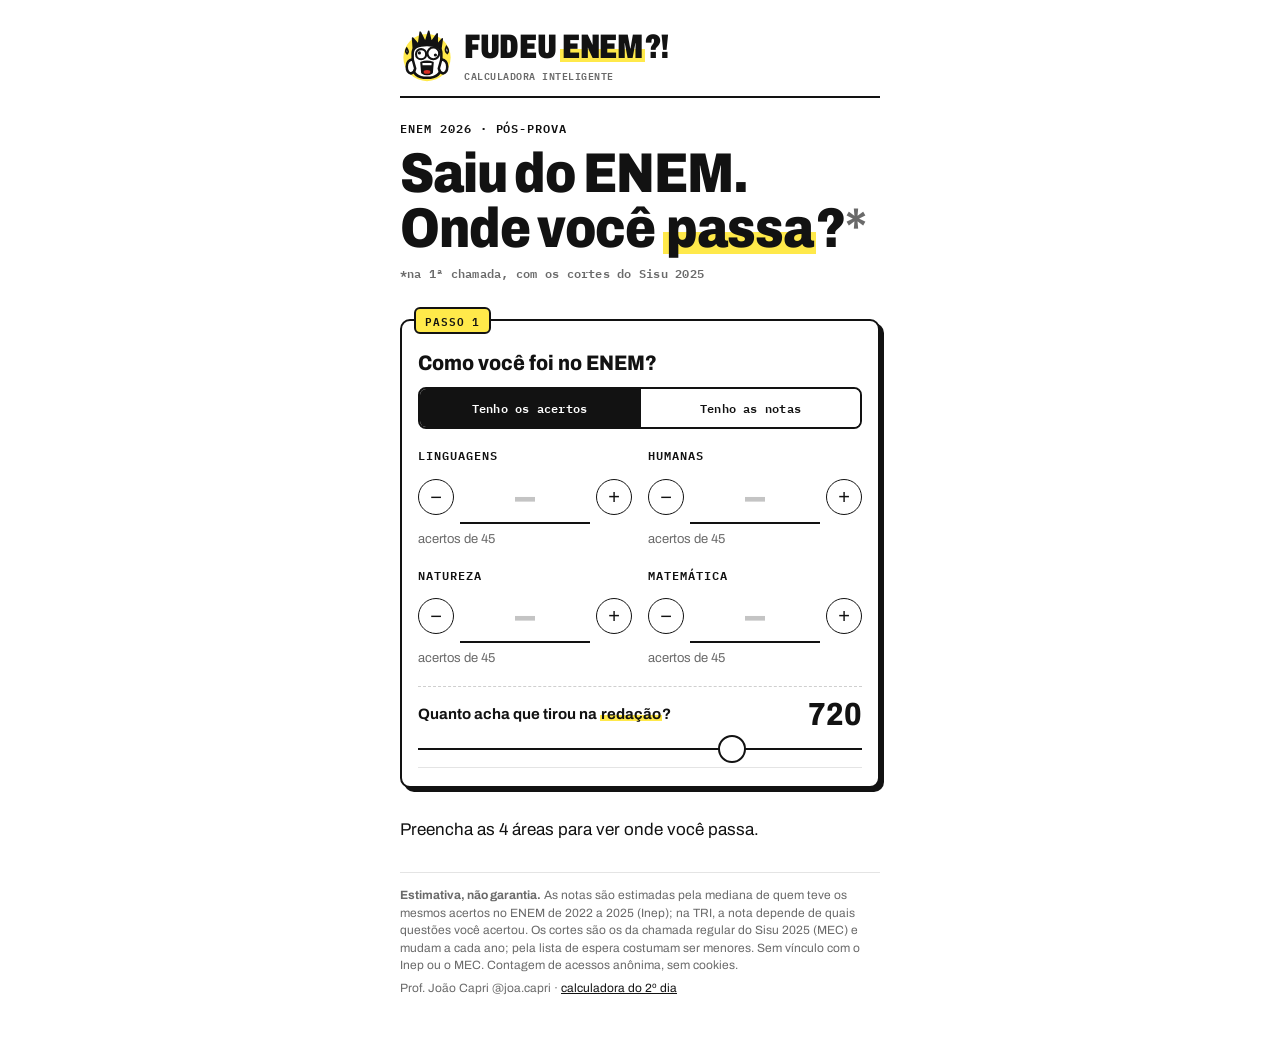
==== 2dia/index.html @ 917e0c66 "Página pós-prova /2dia: "Onde eu passo?" com mapa e cards - /2dia: acertos (ou notas) das 4 áreas + " ====
<!doctype html>
<html lang="pt-BR">
<head>
  <meta charset="utf-8">
  <meta name="viewport" content="width=device-width, initial-scale=1, viewport-fit=cover">
  <title>Onde eu passo? · Fudeu ENEM?!</title>
  <meta name="description" content="Saiu do ENEM? Coloque seus acertos e veja em quais cursos e universidades você passaria na 1ª chamada do Sisu, com mapa do Brasil.">
  <meta name="theme-color" content="#ffffff">
  <meta property="og:title" content="Saiu do ENEM? Veja onde você passa">
  <meta property="og:description" content="Coloque seus acertos e descubra em quais universidades você passaria na 1ª chamada do Sisu.">
  <meta property="og:type" content="website">
  <meta property="og:url" content="https://fudeuenem.com/2dia/">
  <meta property="og:image" content="https://fudeuenem.com/assets/og.png">
  <meta name="twitter:card" content="summary_large_image">
  <link rel="icon" href="../assets/icone.svg" type="image/svg+xml">
  <link rel="apple-touch-icon" href="../assets/icone-180.png">
  <link rel="preconnect" href="https://fonts.googleapis.com">
  <link rel="preconnect" href="https://fonts.gstatic.com" crossorigin>
  <link rel="stylesheet" href="https://fonts.googleapis.com/css2?family=Archivo:wdth,wght@62..125,400..900&family=IBM+Plex+Mono:wght@500;600&display=swap">
  <link rel="stylesheet" href="../assets/style.css?v=26">
  <link rel="stylesheet" href="../assets/onde.css?v=1">
  <!-- Analytics: GoatCounter (sem cookies). Eventos enviados por assets/onde.js -->
  <script data-goatcounter="https://fudeuenem.goatcounter.com/count" async src="https://gc.zgo.at/count.js"></script>
</head>
<body>
  <main class="wrap">

    <div class="marca-topo">
      <a href="../" class="logo-link" aria-label="Voltar para a calculadora do 2º dia">
        <img class="logo-ico" src="../assets/icone.svg" alt="" width="54" height="54">
        <div class="logo-textos">
          <span class="logo-txt">FUDEU <mark class="grifo">ENEM</mark>?!</span>
          <span class="logo-sub">Calculadora inteligente</span>
        </div>
      </a>
    </div>

    <header class="topo">
      <p class="sobre">ENEM 2026 · pós-prova</p>
      <h1>Saiu do ENEM. Onde você <mark class="grifo">passa</mark>?<span class="ast">*</span></h1>
      <p class="nota-ast">*na 1ª chamada, com os cortes do Sisu 2025</p>
    </header>

    <!-- ============ PASSO 1: COMO VOCÊ FOI ============ -->
    <section class="bloco" id="ficha_notas">
      <p class="bloco-tab">Passo 1</p>
      <h2 class="bloco-tit">Como você foi no ENEM?</h2>
      <div class="seg" role="group" aria-label="Como informar o desempenho">
        <button type="button" class="ativo" data-modo="acertos">Tenho os acertos</button>
        <button type="button" data-modo="notas">Tenho as notas</button>
      </div>
      <div class="grade-areas">
        <div class="contador">
          <label class="rot" for="in_LC">Linguagens</label>
          <div class="ctl">
            <button type="button" class="pm" data-alvo="in_LC" data-d="-1" aria-label="Menos um em Linguagens">−</button>
            <input type="number" id="in_LC" data-area="LC" min="0" max="45" placeholder="–" inputmode="numeric">
            <button type="button" class="pm" data-alvo="in_LC" data-d="1" aria-label="Mais um em Linguagens">+</button>
          </div>
          <p class="aux" id="est_LC">acertos de 45</p>
        </div>
        <div class="contador">
          <label class="rot" for="in_CH">Humanas</label>
          <div class="ctl">
            <button type="button" class="pm" data-alvo="in_CH" data-d="-1" aria-label="Menos um em Humanas">−</button>
            <input type="number" id="in_CH" data-area="CH" min="0" max="45" placeholder="–" inputmode="numeric">
            <button type="button" class="pm" data-alvo="in_CH" data-d="1" aria-label="Mais um em Humanas">+</button>
          </div>
          <p class="aux" id="est_CH">acertos de 45</p>
        </div>
        <div class="contador">
          <label class="rot" for="in_CN">Natureza</label>
          <div class="ctl">
            <button type="button" class="pm" data-alvo="in_CN" data-d="-1" aria-label="Menos um em Natureza">−</button>
            <input type="number" id="in_CN" data-area="CN" min="0" max="45" placeholder="–" inputmode="numeric">
            <button type="button" class="pm" data-alvo="in_CN" data-d="1" aria-label="Mais um em Natureza">+</button>
          </div>
          <p class="aux" id="est_CN">acertos de 45</p>
        </div>
        <div class="contador">
          <label class="rot" for="in_MT">Matemática</label>
          <div class="ctl">
            <button type="button" class="pm" data-alvo="in_MT" data-d="-1" aria-label="Menos um em Matemática">−</button>
            <input type="number" id="in_MT" data-area="MT" min="0" max="45" placeholder="–" inputmode="numeric">
            <button type="button" class="pm" data-alvo="in_MT" data-d="1" aria-label="Mais um em Matemática">+</button>
          </div>
          <p class="aux" id="est_MT">acertos de 45</p>
        </div>
      </div>
      <div class="redacao compacta">
        <label class="pergunta" for="red">Quanto acha que tirou na <mark class="grifo">redação</mark>?</label>
        <output id="red_v" for="red">720</output>
        <input type="range" id="red" min="0" max="1000" step="20" value="720">
      </div>
    </section>

    <!-- ============ RESULTADO ============ -->
    <section class="resultado" id="resultado" aria-live="polite">
      <p class="res-pre" id="res_pre">Preencha as 4 áreas para ver onde você passa.</p>
      <div class="res-num" id="res_num" hidden>
        <span class="n" id="res_n">0</span>
        <span class="un" id="res_un">cursos</span>
      </div>
      <p class="res-det" id="res_det" hidden></p>
    </section>

    <div id="corpo" hidden>
      <!-- sonho: o curso escolhido na calculadora do 2º dia -->
      <section class="sonho" id="sonho" hidden></section>

      <!-- ============ PASSO 2: FILTROS ============ -->
      <section class="bloco" id="ficha_filtros">
        <p class="bloco-tab">Passo 2</p>
        <h2 class="bloco-tit">O que você procura?</h2>
        <div class="campo" id="curso_box">
          <label class="rot" for="f_curso">Curso</label>
          <input type="search" id="f_curso" placeholder="todos (digite para filtrar)" autocomplete="off">
          <ul class="lista" id="f_curso_lista" role="listbox"></ul>
        </div>
        <div class="escolhido" id="curso_sel" hidden></div>
        <div class="filtros-grade">
          <label class="rot" for="f_uf">Estado
            <select id="f_uf"><option value="">Todo o Brasil</option></select></label>
          <label class="rot" for="f_cidade">Cidade
            <select id="f_cidade" disabled><option value="">—</option></select></label>
          <label class="rot larga" for="f_ies">Universidade
            <select id="f_ies"><option value="">Todas</option></select></label>
          <label class="rot larga" for="f_mod">Modalidade
            <select id="f_mod"></select></label>
        </div>
        <button type="button" class="link-sec" id="f_limpar" hidden>limpar filtros</button>
      </section>

      <!-- ============ MAPA ============ -->
      <section class="mapa-sec">
        <div class="mapa-topo">
          <h2 class="res-tit">Seu <mark class="grifo">mapa</mark></h2>
          <button type="button" class="link-sec" id="mapa_br" hidden>ver Brasil todo</button>
        </div>
        <div class="mapa-caixa"><svg id="mapa" role="img" aria-label="Mapa do Brasil com as cidades onde você passaria"></svg></div>
        <p class="aux centro" id="mapa_leg">Cada bolinha é uma cidade onde você passaria. Toque num estado para filtrar.</p>
      </section>

      <!-- ============ LISTA ============ -->
      <section class="lista-sec">
        <div class="seg" role="group" aria-label="Tipo de lista" id="abas">
          <button type="button" class="ativo" data-aba="passa" id="aba_passa">Passaria</button>
          <button type="button" data-aba="quase" id="aba_quase">Por pouco</button>
        </div>
        <ul class="onde-lista" id="lista"></ul>
        <button type="button" class="acao sec" id="mais" hidden>ver mais</button>
      </section>

      <!-- ============ CARDS ============ -->
      <section class="etapa share" id="cards">
        <h2 class="res-tit">Seu <mark class="grifo">card</mark></h2>
        <div class="seg" role="group" aria-label="Modelo do card">
          <button type="button" class="ativo" data-card="mapa">Mapa</button>
          <button type="button" data-card="lista">Ranking</button>
        </div>
        <img id="card_img" alt="Card com o seu resultado para postar no story">
        <button type="button" class="acao tatil escuro" id="btn_share">Compartilhar</button>
        <p class="aux centro">ou toque e segure na imagem para salvar</p>
      </section>

      <section class="etapa">
        <div class="exatoo">
          <p>Vai para a próxima? Treine Matemática no Exatoo.</p>
          <a id="btn_exatoo" href="https://exatoo.com" target="_blank" rel="noopener">exatoo.com →</a>
        </div>
      </section>
    </div>

    <footer class="rodape">
      <p><b>Estimativa, não garantia.</b> As notas são estimadas pela mediana de quem teve os mesmos acertos no ENEM de 2022 a 2025 (Inep); na TRI, a nota depende de quais questões você acertou. Os cortes são os da chamada regular do Sisu 2025 (MEC) e mudam a cada ano; pela lista de espera costumam ser menores. Sem vínculo com o Inep ou o MEC. Contagem de acessos anônima, sem cookies.</p>
      <p>Prof. João Capri <span data-arroba></span> · <a href="../">calculadora do 2º dia</a></p>
    </footer>
  </main>

  <script src="../assets/config.js?v=26"></script>
  <script src="../assets/onde.js?v=1"></script>
</body>
</html>
---- assets/style.css ----
/* ===================== Calculadora do 2º Dia — estilos =====================
   Conceito: folha de prova. Papel branco, tinta preta e um único destaque
   (marca-texto amarelo) nos números da meta. Coluna única, mobile-first. */
:root {
  color-scheme: light;
  --papel: #ffffff;
  --tinta: #121212;
  --tinta-2: #6a6a6a;
  --linha: #e4e4e4;
  --marca: #ffe94a;
  --estouro: #d93025;

  --f-display: "Archivo", "Helvetica Neue", Arial, sans-serif;
  --f-texto: "Archivo", "Helvetica Neue", Arial, sans-serif;
  --f-mono: "IBM Plex Mono", ui-monospace, "SFMono-Regular", Menlo, monospace;
}

* { box-sizing: border-box; }
[hidden] { display: none !important; }
html { -webkit-text-size-adjust: 100%; }
body { margin: 0; background: var(--papel); color: var(--tinta); font-family: var(--f-texto); font-size: 16px; line-height: 1.45; }
.wrap {
  max-width: 520px; margin: 0 auto; padding-block: 28px 48px;
  padding-left: max(20px, env(safe-area-inset-left, 0px)); padding-right: max(20px, env(safe-area-inset-right, 0px));
  display: flex; flex-direction: column; gap: 36px;
}
:focus-visible { outline: 2px solid var(--tinta); outline-offset: 3px; }

/* ---------- textos utilitários ---------- */
.rot { display: block; margin: 0 0 6px; font-family: var(--f-mono); font-size: 12px; font-weight: 600; letter-spacing: .08em; text-transform: uppercase; color: var(--tinta); }
.aux { margin: 6px 0 0; font-size: 13px; color: var(--tinta-2); font-variant-numeric: tabular-nums; }
.centro { text-align: center; }
.erro { margin: 8px 0 0; font-size: 14px; color: var(--estouro); min-height: 1em; }

/* ---------- topo ---------- */
.topo { display: flex; flex-direction: column; gap: 10px; }
.sobre { margin: 0; font-family: var(--f-mono); font-size: 12px; font-weight: 600; letter-spacing: .08em; text-transform: uppercase; }
.topo h1 { margin: 0; font-family: var(--f-display); font-weight: 850; font-stretch: 85%; font-size: clamp(38px, 11vw, 56px); line-height: .98; letter-spacing: -.02em; text-wrap: balance; }
.autor { margin: 0; font-size: 14px; color: var(--tinta-2); }

.etapa { display: flex; flex-direction: column; gap: 26px; }

/* ---------- contadores LC / CH ---------- */
.dupla { display: grid; grid-template-columns: 1fr 1fr; gap: 16px; }
.contador { min-width: 0; }
.ctl { display: flex; align-items: center; gap: 6px; }
.ctl input {
  width: 100%; min-width: 0; text-align: center; border: 0; border-bottom: 2px solid var(--tinta); border-radius: 0;
  font-family: var(--f-display); font-weight: 800; font-size: 44px; line-height: 1; padding: 4px 0; background: transparent; color: var(--tinta);
  font-variant-numeric: tabular-nums; -moz-appearance: textfield; appearance: textfield;
}
.ctl input::-webkit-outer-spin-button, .ctl input::-webkit-inner-spin-button { -webkit-appearance: none; margin: 0; }
.pm { flex: none; width: 36px; height: 36px; border-radius: 50%; border: 1.5px solid var(--tinta); background: var(--papel); color: var(--tinta); font-size: 20px; line-height: 1; cursor: pointer; }
.pm:active { background: var(--tinta); color: var(--papel); }

/* ---------- campos de texto e listas ---------- */
.campo { display: flex; flex-direction: column; }
#busca_box { display: flex; flex-direction: column; gap: 22px; }
.campo input, .manual input[type=text], .manual input[type=number] {
  width: 100%; border: 0; border-bottom: 2px solid var(--tinta); border-radius: 0; background: transparent; color: var(--tinta);
  font: 500 20px var(--f-texto); padding: 8px 0; -webkit-appearance: none; appearance: none;
}
.campo input::placeholder { color: #b4b4b4; }
.campo input:focus { outline: none; border-bottom-color: var(--tinta); box-shadow: 0 2px 0 var(--tinta); }

.lista { list-style: none; margin: 0; padding: 0; max-height: 340px; overflow-y: auto; }
.lista li { padding: 12px 0; border-bottom: 1px solid var(--linha); cursor: pointer; }
.lista li:hover, .lista li:focus { background: #fafafa; outline: none; }
.lista .t1 { font-weight: 700; }
.lista .t2 { font-size: 13px; color: var(--tinta-2); }
.lista .vazio { color: var(--tinta-2); cursor: default; }

.escolhido { display: grid; grid-template-columns: 1fr auto; gap: 2px 12px; align-items: baseline; }
.escolhido .t1 { font-weight: 800; font-size: 20px; line-height: 1.2; }
.escolhido .t2 { grid-column: 1 / -1; font-size: 13px; color: var(--tinta-2); }
.trocar { background: none; border: 0; padding: 0; font: 600 13px var(--f-mono); text-decoration: underline; text-underline-offset: 3px; color: var(--tinta); cursor: pointer; }
.escolhido select {
  grid-column: 1 / -1; margin-top: 10px; width: 100%; font: 500 16px var(--f-texto); color: var(--tinta);
  background: var(--papel); border: 1.5px solid var(--tinta); border-radius: 6px; padding: 10px 12px;
}
.ficha { grid-column: 1 / -1; margin: 10px 0 0; font-family: var(--f-mono); font-size: 12px; line-height: 1.7; color: var(--tinta-2); }
.ficha b { color: var(--tinta); font-weight: 600; }

/* ---------- entrada manual ---------- */
.manual summary { cursor: pointer; font-size: 14px; text-decoration: underline; text-underline-offset: 3px; list-style: none; }
.manual summary::-webkit-details-marker { display: none; }
.manual[open] { display: flex; flex-direction: column; gap: 16px; }
.manual[open] summary { margin-bottom: 4px; }
.manual .rot { margin-bottom: -8px; }
.grade5 { display: grid; grid-template-columns: repeat(5, minmax(0, 1fr)); gap: 8px; }
.grade5 label { font-family: var(--f-mono); font-size: 11px; color: var(--tinta-2); text-align: center; }
.grade5 input { width: 100%; text-align: center; border: 0; border-bottom: 1.5px solid var(--tinta); border-radius: 0; padding: 6px 0; font: 600 18px var(--f-texto); background: transparent; color: var(--tinta); }

/* ---------- botões ---------- */
.acao {
  display: block; width: 100%; text-align: center; text-decoration: none; cursor: pointer;
  font: 700 17px var(--f-texto); color: var(--papel); background: var(--tinta); border: 0; border-radius: 6px; padding: 16px;
}
.acao:disabled { background: #cfcfcf; cursor: not-allowed; }
.acao.sec { background: var(--papel); color: var(--tinta); border: 1.5px solid var(--tinta); font-size: 15px; padding: 12px; }
.acao.desativado { opacity: .4; }

/* ---------- resumo ---------- */
.resumo { display: flex; gap: 12px; align-items: baseline; justify-content: space-between; border-top: 2px solid var(--tinta); padding-top: 10px; }
.resumo p { margin: 0; font-size: 14px; color: var(--tinta-2); min-width: 0; }
.resumo b { color: var(--tinta); }
.resumo button { flex: none; background: none; border: 0; padding: 0; font: 600 13px var(--f-mono); text-decoration: underline; text-underline-offset: 3px; cursor: pointer; color: var(--tinta); }

/* ---------- sliders (redação e equilíbrio) ---------- */
input[type=range] { -webkit-appearance: none; appearance: none; width: 100%; height: 36px; background: transparent; margin: 0; }
input[type=range]::-webkit-slider-runnable-track { height: 2px; background: var(--tinta); }
input[type=range]::-moz-range-track { height: 2px; background: var(--tinta); }
input[type=range]::-webkit-slider-thumb { -webkit-appearance: none; width: 28px; height: 28px; margin-top: -13px; border-radius: 50%; background: var(--papel); border: 2.5px solid var(--tinta); cursor: grab; }
input[type=range]::-moz-range-thumb { width: 24px; height: 24px; border-radius: 50%; background: var(--papel); border: 2.5px solid var(--tinta); cursor: grab; }
input[type=range]:active::-webkit-slider-thumb { background: var(--tinta); }

.redacao { display: grid; grid-template-columns: 1fr auto; align-items: end; }
.redacao .rot { margin: 0 0 10px; }
.redacao output { font: 800 56px/1 var(--f-display); font-stretch: 85%; font-variant-numeric: tabular-nums; }
.redacao input { grid-column: 1 / -1; margin-top: 6px; }

/* ---------- balança MT × CN ---------- */
.balanca { position: relative; height: 214px; }
.travessao { position: absolute; left: 4%; right: 4%; top: 168px; height: 3px; background: var(--tinta); border-radius: 2px; transform-origin: 50% 50%; transition: transform .25s ease; }
.pivo { position: absolute; left: 50%; top: 171px; width: 0; height: 0; transform: translateX(-50%);
  border-left: 18px solid transparent; border-right: 18px solid transparent; border-bottom: 34px solid var(--tinta); }
.prato { position: absolute; top: 0; width: 46%; height: 148px; display: flex; flex-direction: column; justify-content: flex-end; align-items: center; transition: transform .25s ease; }
#prato_mt { left: 2%; }
#prato_cn { right: 2%; }
.prato .n {
  font: 850 84px/0.95 var(--f-display); font-stretch: 80%; letter-spacing: -.03em; font-variant-numeric: tabular-nums;
  padding: 0 6px; background: linear-gradient(transparent 52%, var(--marca) 52%, var(--marca) 90%, transparent 90%);
}
.prato .n.estourou { color: var(--estouro); }
.prato .de { font-family: var(--f-mono); font-size: 12px; color: var(--tinta-2); margin-top: 2px; }
.prato .area { font-weight: 700; font-size: 15px; margin-top: 2px; }
.equilibrio .pontas { display: flex; justify-content: space-between; font-family: var(--f-mono); font-size: 11px; letter-spacing: .04em; text-transform: uppercase; color: var(--tinta-2); }
.nota-rodape { margin: -10px 0 0; font-size: 13px; color: var(--tinta-2); text-align: center; min-height: 1em; }
.nota-rodape:empty { display: none; }

/* ---------- card ---------- */
.share img { display: block; width: 100%; max-width: 320px; margin: 0 auto; aspect-ratio: 9 / 16; border: 1px solid var(--linha); background: #fafafa; }
.share .acao { max-width: 320px; margin: 0 auto; }
.share .aux { margin-top: -16px; }

/* ---------- plano ---------- */
#plano_box summary { cursor: pointer; font-weight: 800; font-size: 18px; list-style: none; border-top: 2px solid var(--tinta); padding-top: 12px; }
#plano_box summary::-webkit-details-marker { display: none; }
#plano_box summary::after { content: " +"; font-family: var(--f-mono); }
#plano_box[open] summary::after { content: " −"; }
#plano_box[open] { display: flex; flex-direction: column; gap: 14px; }
.chips { display: flex; flex-wrap: wrap; gap: 8px; }
.chip { font: 500 14px var(--f-texto); padding: 7px 12px; border-radius: 99px; border: 1.5px solid var(--tinta); background: var(--papel); color: var(--tinta); cursor: pointer; }
.chip.ativo { background: var(--tinta); color: var(--papel); }
.chip:disabled { opacity: .3; cursor: not-allowed; }
.estrategia { margin: 0; font-size: 14px; }
.dia { padding: 10px 0; border-bottom: 1px solid var(--linha); }
.dia h3 { margin: 0 0 4px; font-size: 15px; }
.dia h3 small { font-family: var(--f-mono); font-weight: 500; color: var(--tinta-2); margin-right: 6px; }
.dia ul { margin: 0; padding-left: 18px; font-size: 14px; }
.dia li { margin: 2px 0; }

/* ---------- CTA, contato e rodapé ---------- */
.exatoo { border-top: 2px solid var(--tinta); padding-top: 12px; }
.exatoo p { margin: 0 0 4px; font-size: 15px; }
.exatoo a { font-weight: 800; font-size: 20px; color: var(--tinta); text-decoration: none; background: linear-gradient(transparent 60%, var(--marca) 60%); }
.contato { display: flex; flex-direction: column; gap: 12px; }
.check { display: flex; gap: 10px; align-items: flex-start; font-size: 13px; color: var(--tinta-2); }
.check input { margin-top: 2px; width: 18px; height: 18px; flex: none; accent-color: var(--tinta); }
.rodape { border-top: 1px solid var(--linha); padding-top: 14px; font-size: 12px; color: var(--tinta-2); }
.rodape p { margin: 0 0 6px; }
.rodape a { color: var(--tinta-2); }

@media (prefers-reduced-motion: reduce) { .travessao, .prato { transition: none; } }

/* ---------- grifo (marca-texto), instrução, aviso técnico, plano em imagem ---------- */
mark.grifo { color: inherit; padding: 0 .06em; background: linear-gradient(transparent 56%, var(--marca) 56%, var(--marca) 92%, transparent 92%); }
.instrucao { margin: 0; font-size: 17px; line-height: 1.35; }
.disclaimer { margin: 0; padding: 10px 0 0 16px; border-top: 1px solid var(--linha); font-family: var(--f-mono); font-size: 10.5px; line-height: 1.55; color: var(--tinta-2); }
.disclaimer li { margin: 1px 0; }
.disclaimer b { color: var(--tinta); font-weight: 600; }
#plano_saida { display: flex; flex-direction: column; gap: 14px; }
#plano_img { display: block; width: 100%; max-width: 320px; margin: 0 auto; aspect-ratio: 9 / 16; border: 1px solid var(--linha); background: #fafafa; }
#btn_plano_baixar { max-width: 320px; margin: 0 auto; }
.plano-texto summary { cursor: pointer; font-size: 14px; text-decoration: underline; text-underline-offset: 3px; list-style: none; }
.plano-texto summary::-webkit-details-marker { display: none; }
.dia .linha-dica { color: var(--tinta-2); }

/* ---------- pergunta da redação, dica da balança, botões de plano ---------- */
.pergunta { display: block; margin: 0 0 4px; font-size: 18px; font-weight: 700; line-height: 1.25; }
.redacao { gap: 0 16px; }
.dica-arraste { margin: 6px 0 0; text-align: center; font-family: var(--f-mono); font-size: 12px; color: var(--tinta); }
.dica-arraste .seta { display: inline-block; animation: vaivem 1.6s ease-in-out infinite; }
.dica-arraste .seta:last-child { animation-direction: reverse; }
@keyframes vaivem { 0%, 100% { transform: translateX(0); } 50% { transform: translateX(-5px); } }

.planos-bloco { display: flex; flex-direction: column; gap: 14px; margin-top: 12px; }
.planos-tit { margin: 0; font: 850 26px/1.08 var(--f-display); font-stretch: 85%; text-wrap: balance; }
.planos { display: flex; flex-direction: column; gap: 12px; }
.plano-btn {
  display: grid; grid-template-columns: 1fr auto; grid-template-rows: auto auto; align-items: center; gap: 2px 12px;
  width: 100%; text-align: left; cursor: pointer; color: var(--tinta);
  background: var(--marca); border: 2px solid var(--tinta); border-radius: 10px; padding: 14px 16px;
  box-shadow: 4px 4px 0 var(--tinta); transition: transform .08s ease, box-shadow .08s ease;
}
.plano-btn:active { transform: translate(3px, 3px); box-shadow: 1px 1px 0 var(--tinta); }
.plano-btn .plano-area { font: 850 26px/1.05 var(--f-display); font-stretch: 85%; }
.plano-btn .plano-meta { grid-column: 1; font-family: var(--f-mono); font-size: 12px; font-weight: 600; }
.plano-btn .plano-seta {
  grid-column: 2; grid-row: 1 / span 2; display: grid; place-items: center; width: 42px; height: 42px; border-radius: 50%;
  background: var(--tinta); color: var(--marca); font-size: 20px; transition: transform .2s ease;
}
.plano-btn.ativo { background: var(--tinta); color: var(--papel); box-shadow: 4px 4px 0 var(--marca); }
.plano-btn.ativo .plano-seta { background: var(--marca); color: var(--tinta); transform: rotate(90deg); }

.plano-painel { display: flex; flex-direction: column; gap: 14px; border-top: 2px solid var(--tinta); padding-top: 14px; }
.plano-painel[hidden] { display: none; }
.plano-painel h2 { margin: 0; font: 850 28px/1.05 var(--f-display); font-stretch: 85%; }
@media (prefers-reduced-motion: reduce) { .dica-arraste .seta { animation: none; } }

.nota-rodape .alerta { color: var(--estouro); font-weight: 600; }

/* ---------- fichas numeradas (só nos 3 passos) e botões táteis ----------
   Mesmo tratamento dos botões de plano: borda preta, sombra deslocada e
   etiqueta amarela. Usado apenas onde a ordem é informação (1 → 2 → 3). */
.etapa { gap: 34px; }
.bloco {
  position: relative; display: flex; flex-direction: column; gap: 22px;
  background: var(--papel); border: 2px solid var(--tinta); border-radius: 10px;
  padding: 30px 16px 18px; box-shadow: 4px 4px 0 var(--tinta);
}
.bloco-tab {
  position: absolute; top: -14px; left: 12px; margin: 0;
  background: var(--marca); color: var(--tinta); border: 2px solid var(--tinta); border-radius: 6px;
  font: 600 11px/1 var(--f-mono); letter-spacing: .08em; text-transform: uppercase; padding: 6px 9px;
}
.bloco .manual { border-top: 1px dashed #cfcfcf; padding-top: 14px; }
.bloco .redacao .pergunta { font-size: 17px; }
.bloco .ctl input { font-size: 40px; }

.acao.tatil {
  background: var(--marca); color: var(--tinta); border: 2px solid var(--tinta); border-radius: 10px;
  box-shadow: 4px 4px 0 var(--tinta); font-weight: 800; transition: transform .08s ease, box-shadow .08s ease;
}
.acao.tatil:active:not(:disabled) { transform: translate(3px, 3px); box-shadow: 1px 1px 0 var(--tinta); }
.acao.tatil:disabled { background: #f2f2f2; color: #a3a3a3; border-color: #d4d4d4; box-shadow: none; }
.acao.tatil.escuro { background: var(--tinta); color: var(--papel); box-shadow: 4px 4px 0 var(--marca); }
.acao.tatil.escuro:active { box-shadow: 1px 1px 0 var(--marca); }

/* ---------- cabeçalho com a marca ---------- */
.marca-topo { display: flex; align-items: center; gap: 10px; padding-bottom: 14px; border-bottom: 2px solid var(--tinta); margin-bottom: -14px; }
.logo-ico { width: 54px; height: 54px; flex: none; animation: tremor .45s ease-in-out .4s 2; transform-origin: 50% 70%; }
.logo-txt { font: 900 34px/1 var(--f-display); font-stretch: 72%; letter-spacing: -.01em; white-space: nowrap; }
@keyframes tremor { 0%, 100% { transform: rotate(0); } 25% { transform: rotate(-9deg); } 75% { transform: rotate(9deg); } }
@media (prefers-reduced-motion: reduce) { .logo-ico { animation: none; } }

/* ---------- toque no celular ----------
   manipulation: desliga o zoom por toque duplo (mantém o zoom de pinça).
   Nos botões + e −, também impede seleção de texto ao segurar. */
html { touch-action: manipulation; }
button, a, input, select, label, .chip, .plano-btn { touch-action: manipulation; }
.pm { -webkit-user-select: none; user-select: none; -webkit-touch-callout: none; -webkit-tap-highlight-color: transparent; }

.logo-textos { display: flex; flex-direction: column; gap: 5px; min-width: 0; }
.logo-sub { font: 600 10px/1.2 var(--f-mono); letter-spacing: .05em; text-transform: uppercase; color: var(--tinta-2); white-space: nowrap; }

/* ---------- botão "?" e popup "como funciona" ---------- */
.marca-topo { position: relative; }
.btn-info {
  margin-left: auto; flex: none; width: 38px; height: 38px; border-radius: 50%; cursor: pointer;
  font: 900 20px/1 var(--f-display); color: var(--tinta); background: var(--marca);
  border: 2px solid var(--tinta); box-shadow: 3px 3px 0 var(--tinta);
}
.btn-info:active { transform: translate(2px, 2px); box-shadow: 1px 1px 0 var(--tinta); }
.popup {
  position: fixed; inset: 0; z-index: 20; display: grid; place-items: center; background: rgba(18, 18, 18, .55);
  padding: calc(16px + env(safe-area-inset-top, 0px)) max(16px, env(safe-area-inset-right, 0px)) calc(16px + env(safe-area-inset-bottom, 0px)) max(16px, env(safe-area-inset-left, 0px));
}
.popup[hidden] { display: none; }
.popup-caixa {
  position: relative; width: 100%; max-width: 440px; max-height: 100%; overflow-y: auto;
  background: var(--papel); border: 2px solid var(--tinta); border-radius: 12px; box-shadow: 5px 5px 0 var(--tinta);
  padding: 30px 18px 18px; display: flex; flex-direction: column; gap: 14px;
}
.popup-caixa .bloco-tab { position: static; align-self: flex-start; margin-top: -8px; }
.popup-caixa h2 { margin: 0; font: 900 26px/1.05 var(--f-display); font-stretch: 80%; text-wrap: balance; }
.passos { margin: 0; padding-left: 22px; display: flex; flex-direction: column; gap: 8px; font-size: 15px; line-height: 1.4; }
.passos li::marker { font: 700 14px var(--f-mono); }
.importante { border-left: 4px solid var(--marca); background: #fffbe0; padding: 10px 12px; font-size: 15px; line-height: 1.4; }
.importante p { margin: 0; }
.popup-caixa .aux { margin: 0; }
body.com-popup { overflow: hidden; }

/* popup: altura máxima real da tela (com rolagem interna) */
.popup { place-items: start center; overflow-y: auto; }
.popup-caixa { max-height: none; margin: auto 0; }

/* telas estreitas (ex.: iPhone SE): cabeçalho compacto para caber o botão "?" */
@media (max-width: 400px) {
  .logo-ico { width: 44px; height: 44px; }
  .logo-txt { font-size: 29px; }
  .logo-sub { font-size: 9px; letter-spacing: .03em; }
  .marca-topo { gap: 8px; }
  .btn-info { width: 34px; height: 34px; font-size: 18px; }
  .popup-caixa { padding: 26px 14px 14px; gap: 12px; }
  .popup-caixa h2 { font-size: 23px; }
  .passos, .importante { font-size: 14px; }
}
#info_tit:focus { outline: none; }

.volta { border: 2px dashed var(--tinta); border-radius: 10px; padding: 10px 12px; font-size: 15px; line-height: 1.4; }
.volta p { margin: 0; }
.volta .rot { margin-bottom: 4px; }

.topo h1 .ast { color: var(--tinta-2); font-weight: 700; }
.nota-ast { margin: -4px 0 0; font: 600 12px var(--f-mono); letter-spacing: .02em; color: var(--tinta-2); }
@media (max-width: 400px) { .topo h1 { font-size: 34px; } }

/* ---------- passos com pergunta como título ---------- */
#busca_box { gap: 34px; }
.bloco-tit { margin: 0 0 -6px; font: 800 21px/1.15 var(--f-display); font-stretch: 90%; text-wrap: balance; }
.bloco-tit label { display: inline; margin: 0; font: inherit; }
.bloco.bloqueado .bloco-tit { color: var(--tinta-2); }
.bloco.bloqueado { border-color: #bdbdbd; box-shadow: 4px 4px 0 #bdbdbd; }
.bloco.bloqueado .bloco-tab { background: #eeeeee; border-color: #bdbdbd; color: var(--tinta-2); }
.campo input:disabled { border-bottom-color: #cfcfcf; background: transparent; cursor: not-allowed; }
.campo input:disabled::placeholder { color: #a8a8a8; }
.m-ok { margin: 0; font-size: 14px; font-weight: 600; background: #fffbe0; border-left: 4px solid var(--marca); padding: 8px 10px; }
.manual .rot { margin-bottom: 2px; } .manual .grade5 label { display: flex; flex-direction: column; gap: 2px; }

/* ---------- tela de resultado ---------- */
body.modo-resultado .topo { display: none; }
body.modo-resultado .marca-topo { margin-bottom: -10px; }
.res-topo { display: flex; flex-direction: column; gap: 6px; }
.res-tit { margin: 0; font: 900 34px/1 var(--f-display); font-stretch: 80%; letter-spacing: -.01em; }
.res-sub { margin: 0; font-size: 15px; color: var(--tinta-2); }
.res-sub b { color: var(--tinta); }
.redacao.compacta { border-top: 1px solid var(--linha); border-bottom: 1px solid var(--linha); padding: 10px 0 4px; }
.redacao.compacta .pergunta { font-size: 15px; margin: 0; align-self: center; }
.redacao.compacta output { font-size: 38px; }
.frase-troca { margin: 6px 0 0; text-align: center; font-size: 16px; line-height: 1.35; }
.frase-troca:empty { display: none; }
.frase-troca b { font-family: var(--f-display); font-size: 20px; background: linear-gradient(transparent 58%, var(--marca) 58%, var(--marca) 92%, transparent 92%); padding: 0 2px; }
.frase-troca b.estourou { color: var(--estouro); }
.dica-arraste { color: var(--tinta-2); font-size: 11px; }
/* bolinha do slider da balança: amarela, com setas, para parecer "arrastável" */
#equilibrio::-webkit-slider-thumb {
  width: 40px; height: 40px; margin-top: -19px; border: 2.5px solid var(--tinta); background-color: var(--marca);
  background-image: url("data:image/svg+xml,%3Csvg xmlns='http://www.w3.org/2000/svg' viewBox='0 0 40 40'%3E%3Cpath d='M9 20l6-6v12zM31 20l-6-6v12z' fill='%23121212'/%3E%3C/svg%3E");
  background-size: 100% 100%; box-shadow: 2px 2px 0 var(--tinta);
}
#equilibrio::-moz-range-thumb {
  width: 34px; height: 34px; border: 2.5px solid var(--tinta); background-color: var(--marca);
  background-image: url("data:image/svg+xml,%3Csvg xmlns='http://www.w3.org/2000/svg' viewBox='0 0 40 40'%3E%3Cpath d='M9 20l6-6v12zM31 20l-6-6v12z' fill='%23121212'/%3E%3C/svg%3E");
  background-size: 100% 100%;
}
#equilibrio { height: 46px; }
@media (max-width: 400px) { .res-tit { font-size: 30px; } }

/* tela de resultado mais compacta: meta, redação e balança na primeira tela */
body.modo-resultado .wrap { gap: 18px; }
body.modo-resultado #etapa2 { gap: 10px; }
body.modo-resultado .marca-topo { margin-bottom: 0; }
body.modo-resultado .resumo { border-top: 0; background: #f4f4f4; border-radius: 8px; padding: 8px 12px; }
body.modo-resultado .resumo p { font-size: 13px; }
.res-tit { font-size: 30px; }
.redacao.compacta { border-top: 0; padding: 0; }
.redacao.compacta output { font-size: 32px; }
.redacao.compacta input { margin-top: 0; }
body.modo-resultado .balanca { height: 190px; margin-top: 6px; }
body.modo-resultado .prato { height: 126px; }
body.modo-resultado .travessao { top: 146px; }
body.modo-resultado .pivo { top: 149px; }
body.modo-resultado .prato .n { font-size: 72px; }

/* ---------- tela 2: ficha do 1º dia (acertos + redação) ---------- */
#ficha_1dia { gap: 16px; }
#ficha_1dia .redacao.compacta { border-top: 1px dashed #cfcfcf; padding-top: 12px; }
body.modo-resultado .res-topo + .bloco { margin-top: 10px; }
body.modo-resultado #etapa2 > .res-topo:not(:first-child) { margin-top: 14px; }

/* botão "Gerar meu card" (âncora para o card) e campos vazios */
.btn-card { margin-top: 6px; }
.ctl input::placeholder { color: #c4c4c4; }
.frase-troca b { font-family: var(--f-display); }

/* "Não achou o curso?": colado na ficha de cima, discreto */
#manual { margin-top: -22px; }
#manual summary { font-size: 12.5px; color: var(--tinta-2); text-decoration-color: #c8c8c8; padding-left: 2px; }
#manual[open] summary { color: var(--tinta); }

/* ---------- Onde mais eu passo? ---------- */
.onde { gap: 12px; margin-top: 12px; }
.onde-tit { margin: 0; font: 800 21px/1.2 var(--f-display); font-stretch: 90%; text-wrap: balance; }
.onde-n {
  display: inline-block; font: 900 42px/1 var(--f-display); font-stretch: 80%; padding: 0 4px; vertical-align: -4px;
  background: linear-gradient(transparent 52%, var(--marca) 52%, var(--marca) 92%, transparent 92%);
}
.onde-n.pisca { animation: pisca-n .45s ease-out; }
@keyframes pisca-n { 0% { transform: scale(1.35); } 100% { transform: scale(1); } }
.onde-sub { margin: -4px 0 0; font-size: 13px; color: var(--tinta-2); }
.seg { display: flex; border: 2px solid var(--tinta); border-radius: 8px; overflow: hidden; }
.seg button { flex: 1; font: 600 12px var(--f-mono); letter-spacing: .02em; padding: 9px 6px; background: var(--papel); color: var(--tinta); border: 0; cursor: pointer; }
.seg button + button { border-left: 2px solid var(--tinta); }
.seg button.ativo { background: var(--tinta); color: var(--papel); }
.onde-lista { list-style: none; margin: 0; padding: 0; }
.onde-lista li { display: flex; justify-content: space-between; align-items: center; gap: 12px; padding: 10px 0; border-bottom: 1px solid var(--linha); }
.onde-lista li:last-child { border-bottom: 0; }
.onde-q { min-width: 0; }
.onde-q b { font-weight: 800; font-size: 16px; }
.onde-q span { display: block; font-size: 12px; color: var(--tinta-2); overflow: hidden; text-overflow: ellipsis; white-space: nowrap; }
.onde-c { flex: none; text-align: right; font-family: var(--f-mono); font-size: 11px; color: var(--tinta-2); }
.onde-c b { display: block; font-size: 15px; color: var(--tinta); font-variant-numeric: tabular-nums; }
.onde-c em { display: block; font-style: normal; font-weight: 600; margin-top: 1px; }
.onde-c .folga { color: #1a7f37; }
.onde-c .falta { color: var(--estouro); }
.link-sec { align-self: flex-start; background: none; border: 0; padding: 0; font: 600 13px var(--f-mono); text-decoration: underline; text-underline-offset: 3px; color: var(--tinta); cursor: pointer; }
@media (prefers-reduced-motion: reduce) { .onde-n.pisca { animation: none; } }

/* ---------- faixa pós-prova (aparece a partir de CONFIG.POS_PROVA_EM) ---------- */
.faixa-pos {
  display: flex; justify-content: space-between; align-items: center; gap: 10px; flex-wrap: wrap; text-decoration: none;
  background: var(--tinta); color: var(--papel); border-radius: 10px; padding: 12px 14px; box-shadow: 4px 4px 0 var(--marca);
  font-size: 15px; margin-bottom: -14px;
}
.faixa-pos[hidden] { display: none; }
.faixa-pos b { color: var(--marca); font: 850 17px var(--f-display); }
.volta a { color: var(--tinta); font-weight: 700; }
---- assets/onde.css ----
/* ===================== /2dia — "Onde eu passo?" =====================
   Complementa assets/style.css (mesma identidade: papel branco, tinta preta,
   marca-texto amarelo). */
.logo-link { display: flex; align-items: center; gap: 10px; color: inherit; text-decoration: none; min-width: 0; }
#corpo { display: flex; flex-direction: column; gap: 34px; }
#corpo[hidden] { display: none; }

/* passo 1: quatro áreas */
#ficha_notas { gap: 18px; }
.grade-areas { display: grid; grid-template-columns: 1fr 1fr; gap: 18px 16px; }
#ficha_notas .redacao.compacta { border-top: 1px dashed #cfcfcf; padding-top: 12px; }
body.modo-notas .grade-areas .pm { display: none; }
body.modo-notas .grade-areas .ctl input { font-size: 34px; }

/* resultado: número gigante */
.resultado { display: flex; flex-direction: column; gap: 6px; margin: -6px 0; }
.res-pre { margin: 0; font-size: 17px; }
.res-num { display: flex; align-items: baseline; flex-wrap: wrap; gap: 4px 12px; }
.res-num .n {
  font: 900 clamp(84px, 27vw, 128px)/0.9 var(--f-display); font-stretch: 78%; letter-spacing: -.03em; font-variant-numeric: tabular-nums;
  padding: 0 8px 0 2px; background: linear-gradient(transparent 52%, var(--marca) 52%, var(--marca) 90%, transparent 90%);
}
.res-num .n.pisca { animation: pisca-n .4s ease-out; }
.res-num .un { font: 850 30px/1 var(--f-display); font-stretch: 85%; }
.res-det { margin: 0; font-size: 15px; color: var(--tinta-2); }
.res-det b { color: var(--tinta); }

/* sonho */
.sonho { border: 2px dashed var(--tinta); border-radius: 10px; padding: 12px 14px; display: flex; flex-direction: column; gap: 4px; }
.sonho[hidden] { display: none; }
.sonho .rot { margin: 0; color: var(--tinta-2); }
.sonho .s-curso { margin: 0; font: 800 19px/1.2 var(--f-display); }
.sonho .s-ver { margin: 2px 0 0; font-size: 15px; }
.sonho .s-ver b { font: 900 17px var(--f-display); padding: 0 3px; background: linear-gradient(transparent 55%, var(--marca) 55%, var(--marca) 92%, transparent 92%); }
.sonho .s-ver.nao b { background: none; color: var(--estouro); padding: 0; }

/* filtros */
#ficha_filtros { gap: 16px; }
.filtros-grade { display: grid; grid-template-columns: 1fr 1fr; gap: 14px 12px; }
.filtros-grade .larga { grid-column: 1 / -1; }
.filtros-grade label { margin: 0; min-width: 0; }
.filtros-grade select {
  display: block; width: 100%; margin-top: 6px; font: 500 16px var(--f-texto); letter-spacing: 0; text-transform: none; color: var(--tinta);
  background: var(--papel); border: 1.5px solid var(--tinta); border-radius: 6px; padding: 10px 8px;
}
.filtros-grade select:disabled { border-color: #cfcfcf; color: #a3a3a3; }
#curso_sel { align-items: center; }

/* mapa */
.mapa-sec { display: flex; flex-direction: column; gap: 10px; }
.mapa-topo { display: flex; justify-content: space-between; align-items: baseline; gap: 12px; }
.mapa-caixa { border: 2px solid var(--tinta); border-radius: 12px; box-shadow: 4px 4px 0 var(--tinta); background: var(--papel); padding: 8px; }
#mapa { display: block; width: 100%; height: auto; touch-action: manipulation; }
#mapa .uf { fill: #fff; stroke: var(--tinta); stroke-width: 1; vector-effect: non-scaling-stroke; cursor: pointer; }
#mapa .uf.tem { fill: #fff6b0; }
#mapa .uf.sel { stroke-width: 2.5; }
#mapa .uf.fora { fill: #f3f3f3; stroke: #bdbdbd; }
#mapa .pt { fill: var(--marca); stroke: var(--tinta); stroke-width: 1.5; vector-effect: non-scaling-stroke; cursor: pointer; }
#mapa .pt.sel { fill: var(--tinta); }
#mapa .rotulo { font: 700 13px var(--f-mono); fill: var(--tinta); pointer-events: none; paint-order: stroke; stroke: #fff; stroke-width: 3px; }

/* lista */
.lista-sec { display: flex; flex-direction: column; gap: 10px; }
#lista .onde-q b { display: block; overflow: hidden; text-overflow: ellipsis; white-space: nowrap; }
#lista .vazio { display: block; color: var(--tinta-2); font-size: 14px; padding: 14px 0; }
.onde-c .limite { color: #9a6700; }

/* cards */
#cards { gap: 14px; }
#cards[hidden] { display: none; }
#card_img { display: block; width: 100%; max-width: 320px; margin: 0 auto; aspect-ratio: 9 / 16; border: 1px solid var(--linha); background: #fafafa; }
#cards .seg, #cards .acao { max-width: 320px; width: 100%; margin: 0 auto; }
#cards .aux { margin-top: -6px; }

/* faixa de volta para a calculadora */
.rodape a { color: var(--tinta); }
@media (prefers-reduced-motion: reduce) { .res-num .n.pisca { animation: none; } }
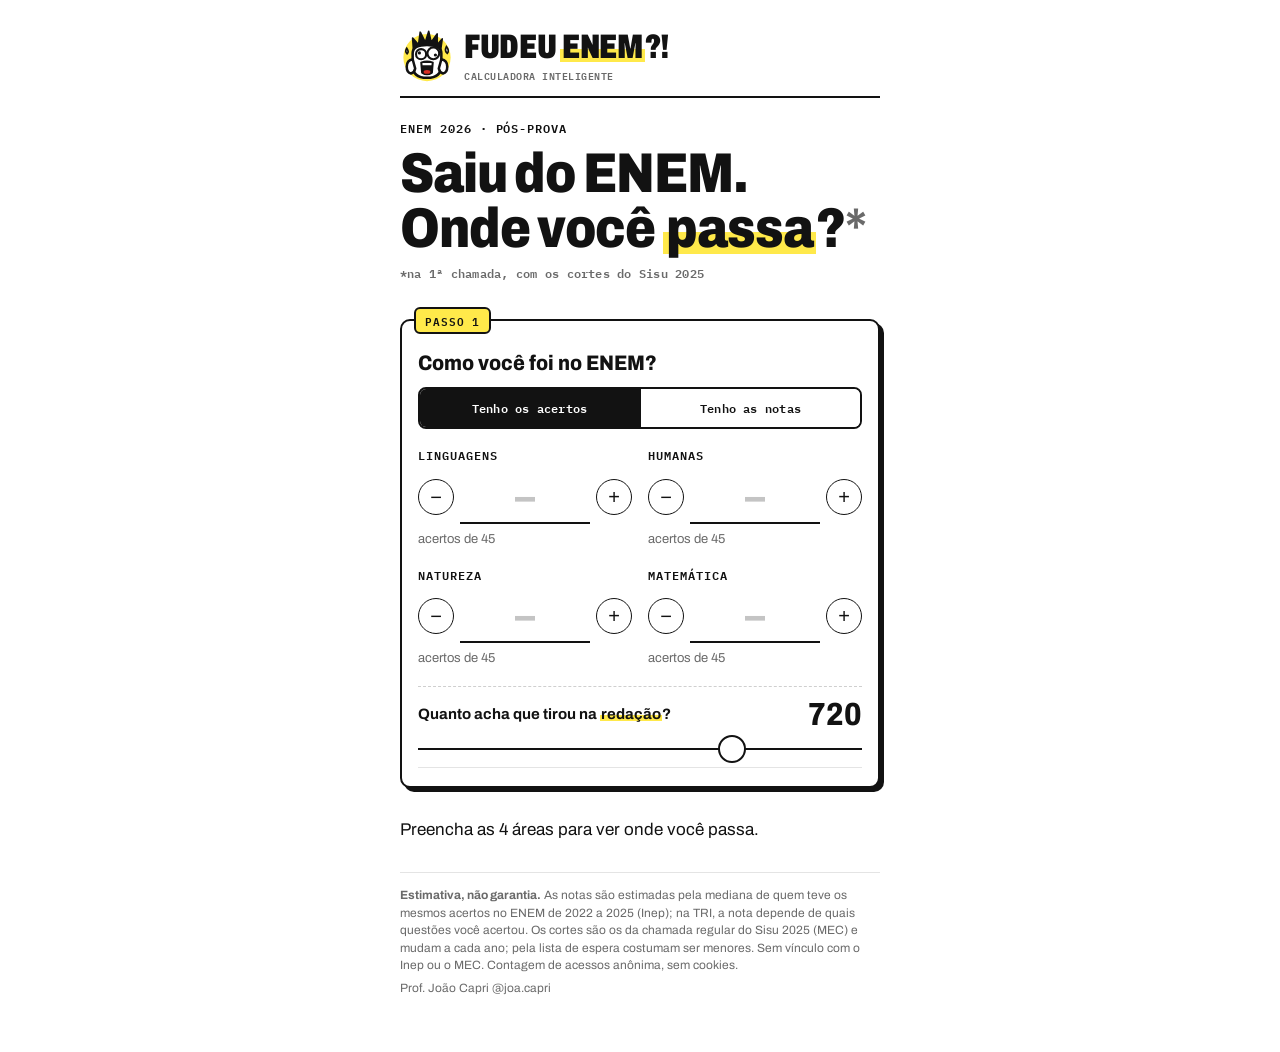
==== commit 3f65e69f: "Virada pós-prova: domingo 14h a home passa a ser o "Onde eu passo?" - A partir de CONFIG.POS_PROVA_E" ====
--- a/2dia/index.html
+++ b/2dia/index.html
@@ -26,7 +26,7 @@
   <main class="wrap">
 
     <div class="marca-topo">
-      <a href="../" class="logo-link" aria-label="Voltar para a calculadora do 2º dia">
+      <a href="./" class="logo-link" aria-label="Fudeu ENEM: início">
         <img class="logo-ico" src="../assets/icone.svg" alt="" width="54" height="54">
         <div class="logo-textos">
           <span class="logo-txt">FUDEU <mark class="grifo">ENEM</mark>?!</span>
@@ -173,11 +173,11 @@
 
     <footer class="rodape">
       <p><b>Estimativa, não garantia.</b> As notas são estimadas pela mediana de quem teve os mesmos acertos no ENEM de 2022 a 2025 (Inep); na TRI, a nota depende de quais questões você acertou. Os cortes são os da chamada regular do Sisu 2025 (MEC) e mudam a cada ano; pela lista de espera costumam ser menores. Sem vínculo com o Inep ou o MEC. Contagem de acessos anônima, sem cookies.</p>
-      <p>Prof. João Capri <span data-arroba></span> · <a href="../">calculadora do 2º dia</a></p>
+      <p>Prof. João Capri <span data-arroba></span></p>
     </footer>
   </main>
 
-  <script src="../assets/config.js?v=26"></script>
+  <script src="../assets/config.js?v=27"></script>
   <script src="../assets/onde.js?v=1"></script>
 </body>
 </html>
